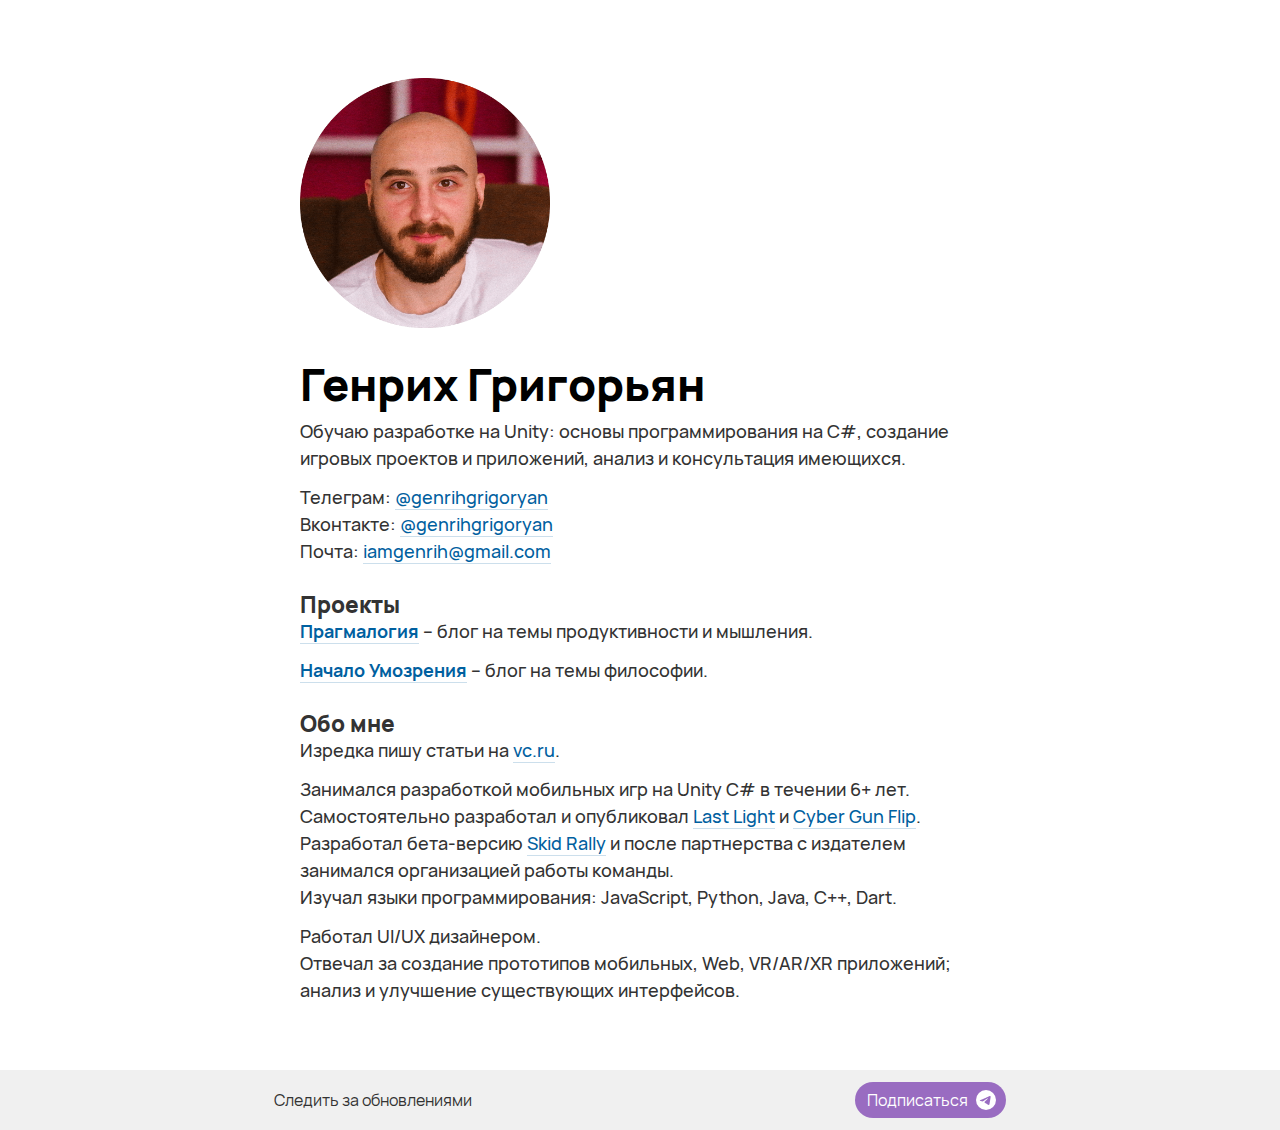
==== index.html @ 4e7ec398 "upd" ====
<!DOCTYPE html>
<html lang="ru">
<head>

<!-- Yandex.Metrika counter --> <script type="text/javascript" > (function(m,e,t,r,i,k,a){m[i]=m[i]||function(){(m[i].a=m[i].a||[]).push(arguments)}; m[i].l=1*new Date();k=e.createElement(t),a=e.getElementsByTagName(t)[0],k.async=1,k.src=r,a.parentNode.insertBefore(k,a)}) (window, document, "script", "https://mc.yandex.ru/metrika/tag.js", "ym"); ym(88922744, "init", { clickmap:true, trackLinks:true, accurateTrackBounce:true, webvisor:true }); </script> <noscript><div><img src="https://mc.yandex.ru/watch/88922744" style="position:absolute; left:-9999px;" alt="" /></div></noscript> <!-- /Yandex.Metrika counter -->

  <meta charset="UTF-8">
  <meta http-equiv="X-UA-Compatible" content="ie=edge" />
  
  <title>Генрих Григорьян</title>

  <meta name="theme-color" content="#ffffff" media="(prefers-color-scheme: light)">
  <meta name="theme-color" content="#1e1e1e" media="(prefers-color-scheme: dark)">


  <meta name="mobile-web-app-capable" content="yes" />
  <meta name="apple-mobile-web-app-capable" content="yes" />
  <meta name="apple-mobile-web-app-status-bar-style" content="black-translucent">
  <meta name="apple-mobile-web-app-title" content="Генрих Григорьян" />

  <meta name="viewport" content="width=device-width, initial-scale=1.0">
  <meta name="application-name" content="Генрих Григорьян" />
  <meta name="description" content="Is watching.">

  <meta property="og:site_name" content="Генрих Григорьян"/>
  <meta property="og:description" content="Наблюдает."/>
  <meta property="og:title" content="Генрих Григорьян">
  <meta property="og:type" content="profile">
  <meta property="og:url" content="https://genrihgrigoryan.com" />
  <meta property="og:image" content="graph-preview.jpg" />
  
  <script type="text/javascript" src="code.js"></script>
  <link rel="canonical" href="https://genrihgrigoryan.com" />
  <link rel="stylesheet" href="style.css">

  <link rel="shortcut icon" href="/favicons/favicon.ico" type="image/x-icon">
  <link rel="apple-touch-icon" sizes="57x57" href="/favicons/apple-icon-57x57.png">
  <link rel="apple-touch-icon" sizes="60x60" href="/favicons/apple-icon-60x60.png">
  <link rel="apple-touch-icon" sizes="72x72" href="/favicons/apple-icon-72x72.png">
  <link rel="apple-touch-icon" sizes="76x76" href="/favicons/apple-icon-76x76.png">
  <link rel="apple-touch-icon" sizes="114x114" href="/favicons/apple-icon-114x114.png">
  <link rel="apple-touch-icon" sizes="120x120" href="/favicons/apple-icon-120x120.png">
  <link rel="apple-touch-icon" sizes="144x144" href="/favicons/apple-icon-144x144.png">
  <link rel="apple-touch-icon" sizes="152x152" href="/favicons/apple-icon-152x152.png">
  <link rel="apple-touch-icon" sizes="180x180" href="/favicons/apple-icon-180x180.png">
  <link rel="icon" type="image/png" sizes="192x192"  href="/favicons/android-icon-192x192.png">
  <link rel="icon" type="image/png" sizes="32x32" href="/favicons/favicon-32x32.png">
  <link rel="icon" type="image/png" sizes="96x96" href="/favicons/favicon-96x96.png">
  <link rel="icon" type="image/png" sizes="16x16" href="/favicons/favicon-16x16.png">
  <link rel="manifest" href="/favicons/manifest.json">
  <meta name="msapplication-TileColor" content="#ffffff">
  <meta name="msapplication-TileImage" content="/favicons/ms-icon-144x144.png">

</head>



<body>
  <svg id="fader"></svg>
  <script>fadeInPage();</script>

  <img src="avatar.png" width="250" height="250">

  <h1>Генрих Григорьян</h1>

  <p>
    Обучаю разработке на Unity: основы программирования на С#, создание игровых проектов и приложений, анализ и консультация имеющихся.
  </p>
  <p>
    Телеграм: <a href="https://t.me/genrihgrigoryan">@genrihgrigoryan</a><br>
    Вконтакте: <a href="https://vk.com/genrihgrigoryan">@genrihgrigoryan</a><br>
    Почта: <a href="mailto:iamgenrih@gmail.com">iamgenrih@gmail.com</a>
  </p>

  <h2>Проекты</h2>
  <p>
    <strong><a href="https://t.me/pragmalogos">Прагмалогия</a></strong> – блог на темы продуктивности и мышления.
    </p>
    <p><strong><a href="https://t.me/originlook">Начало Умозрения</a></strong> – блог на темы философии.
    </p>


  <h2>Обо мне</h2>
  <p>
      Изредка пишу статьи на <a href="https://vc.ru/u/118709-genrih-grigoryan">vc.ru</a>.
    </p>
    <p>Занимался разработкой мобильных игр на Unity C# в течении 6+ лет.
      <br/>Самостоятельно разработал и опубликовал <a href="https://play.google.com/store/apps/details?id=com.badman.lastlightP">Last Light</a> и <a href="https://play.google.com/store/apps/details?id=com.badman.gunflip">Cyber Gun Flip</a>.
      <br/>Разработал бета-версию <a href="https://play.google.com/store/apps/details?id=com.badman.ctt">Skid Rally</a> и после партнерства с издателем занимался организацией работы команды.
      <br>Изучал языки программирования: JavaScript, Python, Java, C++, Dart.
    </p>
    <p>Работал UI/UX дизайнером. 
      <br/>Отвечал за создание прототипов мобильных, Web, VR/AR/XR приложений; анализ и улучшение существующих интерфейсов.
    </p>




  




<br>
<br>
<!--
  <footer>
    <div style="margin:4em auto; font-size: 18px; text-align:center;">
      <span class = "sans" style="padding:10px; cursor: pointer;" onclick="toggleTheme()">◐</span>
      <!--
      <div style="display: inline-block; cursor: pointer;" onclick="" >
        <svg width="24px" height="24px" viewBox="0 0 24 24" version="1.1" xmlns="http://www.w3.org/2000/svg" xmlns:xlink="http://www.w3.org/1999/xlink">
          <g id="Artboard" stroke="none" stroke-width="1" fill="none" fill-rule="evenodd">
              <path d="M3.01280956,21.5 L20.9769428,21.5 C21.9812126,21.5 22.736123,21.2428177 23.2416738,20.728453 C23.7472246,20.2140884 24,19.4530387 24,18.4453039 L24,5.56519337 C24,4.56445672 23.7472246,3.803407 23.2416738,3.2820442 C22.736123,2.7606814 21.9812126,2.5 20.9769428,2.5 L3.01280956,2.5 C2.01537148,2.5 1.26387703,2.75718232 0.758326217,3.27154696 C0.252775406,3.7859116 0,4.55046041 0,5.56519337 L0,18.4453039 C0,19.4530387 0.252775406,20.2140884 0.758326217,20.728453 C1.26387703,21.2428177 2.01537148,21.5 3.01280956,21.5 Z M3.04355252,20.2088398 C2.46285226,20.2088398 2.0204953,20.0548803 1.71648164,19.7469613 C1.41246798,19.4390424 1.26046114,18.980663 1.26046114,18.3718232 L1.26046114,5.63867403 C1.26046114,5.02983425 1.41246798,4.56970534 1.71648164,4.25828729 C2.0204953,3.94686924 2.46285226,3.79116022 3.04355252,3.79116022 L20.9564475,3.79116022 C21.5234842,3.79116022 21.9607173,3.94686924 22.2681469,4.25828729 C22.5755764,4.56970534 22.7292912,5.02983425 22.7292912,5.63867403 L22.7292912,18.3718232 C22.7292912,18.980663 22.5755764,19.4390424 22.2681469,19.7469613 C21.9607173,20.0548803 21.5234842,20.2088398 20.9564475,20.2088398 L3.04355252,20.2088398 Z M4.91887276,20.6392265 L19.0913749,20.6392265 C18.9684031,19.911418 18.7019641,19.2290976 18.2920581,18.5922652 C17.882152,17.9554328 17.3595218,17.3990792 16.7241674,16.9232044 C16.088813,16.4473297 15.3697694,16.0729282 14.5670367,15.8 C13.764304,15.5270718 12.9086251,15.3906077 12,15.3906077 C11.1050384,15.3906077 10.2561913,15.5270718 9.45345858,15.8 C8.65072588,16.0729282 7.92997438,16.4473297 7.2912041,16.9232044 C6.65243382,17.3990792 6.12809564,17.9554328 5.71818958,18.5922652 C5.30828352,19.2290976 5.04184458,19.911418 4.91887276,20.6392265 Z M12,13.6585635 C12.6490179,13.6655617 13.23655,13.4993554 13.7625961,13.1599448 C14.2886422,12.8205341 14.70538,12.3551565 15.0128096,11.7638122 C15.3202391,11.1724678 15.4739539,10.5058932 15.4739539,9.7640884 C15.4739539,9.07127072 15.3202391,8.43618785 15.0128096,7.85883978 C14.70538,7.28149171 14.2886422,6.81961326 13.7625961,6.47320442 C13.23655,6.12679558 12.6490179,5.95359116 12,5.95359116 C11.3578138,5.95359116 10.7736977,6.12679558 10.2476516,6.47320442 C9.72160547,6.81961326 9.30486763,7.28149171 8.99743809,7.85883978 C8.69000854,8.43618785 8.53629377,9.07127072 8.53629377,9.7640884 C8.54312553,10.5058932 8.70025619,11.1689687 9.00768574,11.7533149 C9.31511529,12.3376611 9.73014518,12.7995396 10.2527754,13.1389503 C10.7754056,13.478361 11.3578138,13.6515654 12,13.6585635 Z" id="icon" fill="#FFFFFF" fill-rule="nonzero"></path>
          </g>
        </svg>      
      </div>
      //->//
      <span id = "Lang" class = "sans" style="padding:10px; cursor: pointer;" onclick="window.location.href='/en';" >English</span>
    </div>
  </footer>
-->

<div style="width: 100%;
  background-color: var(--nav);
  left: 0px;
  position: absolute;
  transition: all 0.5s ease-in-out; cursor: pointer;" onclick="window.open('https://t.me/grigoryangenrih')">
  <div class="sans" style="height: 100%; padding: 0.75em 1em; max-width: 732px; margin: auto; display: flex; font-size: 16px; font-weight: 400; justify-content: space-between; opacity: 1;" >
    <div style="opacity: 1; margin: auto 0px; color: var(--font-color); transition: all 0.5s ease-in-out;">
    Следить за обновлениями
    </div>
    <!--
    <div style="margin: auto; display: flex; padding-left: 8px; margin-right: 0px;">
      <svg xmlns="http://www.w3.org/2000/svg" width="24" height="24" viewBox="0 0 16 16">
        <path style="fill: rgb(144, 144, 213);" d="M16 8A8 8 0 1 1 0 8a8 8 0 0 1 16 0zM8.287 5.906c-.778.324-2.334.994-4.666 2.01-.378.15-.577.298-.595.442-.03.243.275.339.69.47l.175.055c.408.133.958.288 1.243.294.26.006.549-.1.868-.32 2.179-1.471 3.304-2.214 3.374-2.23.05-.012.12-.026.166.016.047.041.042.12.037.141-.03.129-1.227 1.241-1.846 1.817-.193.18-.33.307-.358.336a8.154 8.154 0 0 1-.188.186c-.38.366-.664.64.015 1.088.327.216.589.393.85.571.284.194.568.387.936.629.093.06.183.125.27.187.331.236.63.448.997.414.214-.02.435-.22.547-.82.265-1.417.786-4.486.906-5.751a1.426 1.426 0 0 0-.013-.315.337.337 0 0 0-.114-.217.526.526 0 0 0-.31-.093c-.3.005-.763.166-2.984 1.09z"></path>
      </svg>
    </div>
    -->
    <div style="background-color: #996cc1; color: white; text-align: center; border-radius: 24px; padding: 6px 12px; margin: auto 0 auto; display: flex;" cursor: pointer; onclick="window.open('https://t.me/grigoryangenrih')">
      Подписаться
      <div style="margin: auto; display: flex; padding-left: 8px; margin-right: -2px;">
        <svg xmlns="http://www.w3.org/2000/svg" width="20" height="20" viewBox="0 0 16 16">
          <path style="fill: white;" d="M16 8A8 8 0 1 1 0 8a8 8 0 0 1 16 0zM8.287 5.906c-.778.324-2.334.994-4.666 2.01-.378.15-.577.298-.595.442-.03.243.275.339.69.47l.175.055c.408.133.958.288 1.243.294.26.006.549-.1.868-.32 2.179-1.471 3.304-2.214 3.374-2.23.05-.012.12-.026.166.016.047.041.042.12.037.141-.03.129-1.227 1.241-1.846 1.817-.193.18-.33.307-.358.336a8.154 8.154 0 0 1-.188.186c-.38.366-.664.64.015 1.088.327.216.589.393.85.571.284.194.568.387.936.629.093.06.183.125.27.187.331.236.63.448.997.414.214-.02.435-.22.547-.82.265-1.417.786-4.486.906-5.751a1.426 1.426 0 0 0-.013-.315.337.337 0 0 0-.114-.217.526.526 0 0 0-.31-.093c-.3.005-.763.166-2.984 1.09z"></path>
        </svg>
      </div>
    </div>
    
  </div>
</div>


</body>
</html>
---- style.css ----
/*
@import url('https://fonts.googleapis.com/css2?family=Manrope:wght@200;300;400;500;600;700;800&display=swap');
*/
@font-face {
    font-family: Manrope;
    src: url(/assets/fonts/Manrope-ExtraLight.woff2) format("woff2");
    font-weight:200
}

@font-face {
    font-family: Manrope;
    src: url(/assets/fonts/Manrope-Light.woff2) format("woff2");
    font-weight:300
}

@font-face {
    font-family: Manrope;
    src: url(/assets/fonts/Manrope-Regular.woff2) format("woff2");
    font-weight:400
}

@font-face {
    font-family: Manrope;
    src: url(/assets/fonts/Manrope-Medium.woff2) format("woff2");
    font-weight:500
}

@font-face {
    font-family: Manrope;
    src: url(/assets/fonts/Manrope-SemiBold.woff2) format("woff2");
    font-weight:600
}

@font-face {
    font-family: Manrope;
    src: url(/assets/fonts/Manrope-Bold.woff2) format("woff2");
    font-weight:700
}

@font-face {
    font-family: Manrope;
    src: url(/assets/fonts/Manrope-ExtraBold.woff2) format("woff2");
    font-weight:800
}
/*
:root {
    --secondary-color: #f0f0f0;
    --font-color: #333333;
    --code-color: #333333;
    --bg-color: #ffffff;
    --link-color: #337ab7;
    --deep-black: #000;
    --nav: #333333;
    --underline-link: rgba(0, 96, 160, 0.2);
}

[data-theme="dark"] {
    --secondary-color: #646464;
    --font-color: #ffffff;
    --bg-color: #333333;
    --link-color:#dcb4ff;
    --code-color: #333333;
    --deep-black: #fff;
    --nav: #333333;
    --underline-link: rgb(124, 156, 180);
}
*/
html { 
    font-family: Manrope, sans-serif;
    background-color: var(--bg-color); /*  rgb(248, 248, 248);*/
    background: var(--bg-color);
    font-weight: 500;
    font-size: 18px; /* 1.2rem; */
    line-height: 1.5; /* 160%; */

    -webkit-locale: ru;

    letter-spacing: normal;

    text-rendering: optimizeLegibility;
    -webkit-font-smoothing: antialiased;
    -webkit-overflow-scrolling: touch;
    scroll-behavior: smooth;
}


p{
    margin-top: 8px;
    margin-bottom: 12px;
    /*
    margin-block-start: 0.5em;
    margin-block-end: 0.5em;
    */
}

body{
    color: var(--font-color);
    min-width:320px;

    max-width: 680px;
    margin: auto;

    padding: 1em;

    margin-top: 60px;
    margin-bottom: 0px;
    
    opacity: 1;

    transition: all 0.5s ease-in-out;
}

  body.fade {
      opacity: 0;
      transition: all 0.5s ease-in-out;
  }


.dark-mode{
    color: var(--font-color);
    background-color: var(--bg-color); 
    transition: all 0.5s ease-in-out;
}
 
/*
h1,h2,h3,h4,h5,h6 {
    font-family: "Inter", sans-serif;
}
**/

h1{
    /* 
    text-align: center; 
    padding: 0.5em;
    */


    text-align: left; 
    margin-top: .75em;
    margin-bottom: 0.25em;
    font-weight: 800; 
    font-size:  2.5rem;

    line-height: 1;
    color: var(--deep-black);
    transition: all 0.5s ease-in-out;
}

h2, h3 {
    margin-block-start: 1em;
    margin-block-end: -0.5em;
    font-weight: 800; 
    font-size:  1.25rem;
}
/*
h2 {font-weight: 700; font-size:  1.25rem;}
h3 {font-weight: 600; font-size:  1.15rem;}
h4 {font-weight: 500; font-size:  1.1rem;}
h5 {font-weight: 400; font-size:  1rem;}
h6 {font-weight: 300;}
*/
a {
    color: var(--link-color);
    text-decoration:  underline; 
    text-underline-offset: 0.25em; 
    text-decoration-style: solid; 
    text-decoration-thickness: .75px;
    text-decoration-color: var(--underline-link);
    /* transition: color 0.25s ease-in-out; */
}
a:hover{
    color: var(--link-hover);
    /*
    text-decoration: underline;
    text-decoration-thickness: .75px;
    text-decoration-style: dashed;
    
    text-shadow: 0px 0px 4px var(--link-color);
    */
}

.nav-shape{
    fill: var(--font-color);
    transition: fill 0.5s ease-in-out;
}

svg{
    fill: inherit;
}

.internal-link {
    color: var(--font-color); 
    text-decoration:  underline; 
    text-underline-offset: 0.25em; 
    text-decoration-style: solid; 
    text-decoration-thickness: .75px;
}

h1 a.internal-link{
    color: var(--deep-black);
}



blockquote {
    background-color: transparent;
    /* border: solid 1px var(--secondary-color); */
    border-left: solid 4px var(--secondary-color);
    /*
    padding: 0.25em 16px 0.25em 16px;
    border-radius: 8px;
    */
    padding: 0em 0px 0em 16px;
    margin: 1em 0px 1em 0px;

    transition: border-color 0.5s ease-in-out;
}

mark{
background-color: var(--secondary-color);
padding: 3px 5px;
border-radius: 8px;

transition: all 0.5s ease-in-out;
}

/*
ul {
    padding-left: 0;
    margin-block-start: 0;
    margin-block-end: 0.5em;
}

li {
    list-style: none;
    margin:0 0 5px 0;
}
*/
hr {
    content: '';
    display: block;
    border: none;
    background: var(--secondary-color);;
    /*
    margin-top: 2em;
    margin-bottom: 2em;
    */
    margin-block-start: 1em;
    margin-block-end: 1em;    

    position: relative;
    height: 1px;

    transition: all 0.5s ease-in-out;
}


#tooltip-wrapper {
    background: var(--bg-color);
    padding: 1em;
    border: 1px solid var(--secondary-color);
    border-radius: 8px;
    overflow: hidden;
    position: absolute;
    width: 400px;
    height: 250px;
    font-size: 0.8em;
    box-shadow: 0 5px 10px rgba(0,0,0,0.1);
    opacity: 0;
    transition: opacity 100ms;
  }

  #tooltip-wrapper:after {
		content: "";
		position: absolute;
		z-index: 1;
		bottom: 0;
		left: 0;
		pointer-events: none;
		/* background-image: linear-gradient(to bottom, rgba(255,255,255, 0), rgba(255,255,255, 1) 90%); */
		width: 100%;
		height: 75px;
  }

  img {
    max-width: 100%;
    display: block;
    margin: 0px;
    max-height: 100%;
    padding: 0px;
  }

  #fader {
    position: fixed;
    top: 0;
    left: 0;
    width: 100%;
    height: 100%;
    z-index: 999999;
    pointer-events: none;
    background: var(--bg-color);
    animation-duration: 300ms;
    animation-timing-function: ease-in-out;
  }

  @keyframes fade-out {
    from { opacity: 1 }
      to { opacity: 0 }
}

@keyframes fade-in {
    from { opacity: 0 }
      to { opacity: 1 }
}

#fader.fade-out {
    opacity: 0;
    animation-name: fade-out;
}

#fader.fade-in {
    opacity: 1;
    animation-name: fade-in;
}

.desc{
    text-align: center; 
    /*opacity: 0.5;*/
    padding-bottom: 1em;
}

svg g, path, rect{
  fill: var(--font-color);
  transition: all 0.5s ease-in-out;
}

/*
@media only screen and (max-width: 768px){

    html {
        font-size: 1.1rem;
    }

}
*/

@media (prefers-color-scheme: light) {
    :root {
        --secondary-color: #f0f0f0;
        --font-color: #333333;
        --code-color: #333333;
        --bg-color: #ffffff;
        --link-color: #0060a0;
        --deep-black: #000;
        --nav: #f0f0f0;
        --underline-link: rgba(0, 96, 160, 0.2);
        --link-hover: #d04000;
    }
}

/* Dark mode */
@media (prefers-color-scheme: dark) {
    :root {
        --secondary-color: #646464;
        --font-color: #ffffff;
        --bg-color: #1e1e1e; /*#333333;*/
        --link-color:#dcb4ff;
        --code-color: #333333;
        --deep-black: #fff;
        --nav: #212121;
        --underline-link: rgba(220, 180, 255, 0.3);
        --link-hover: rgb(255, 119, 58);
    }
}
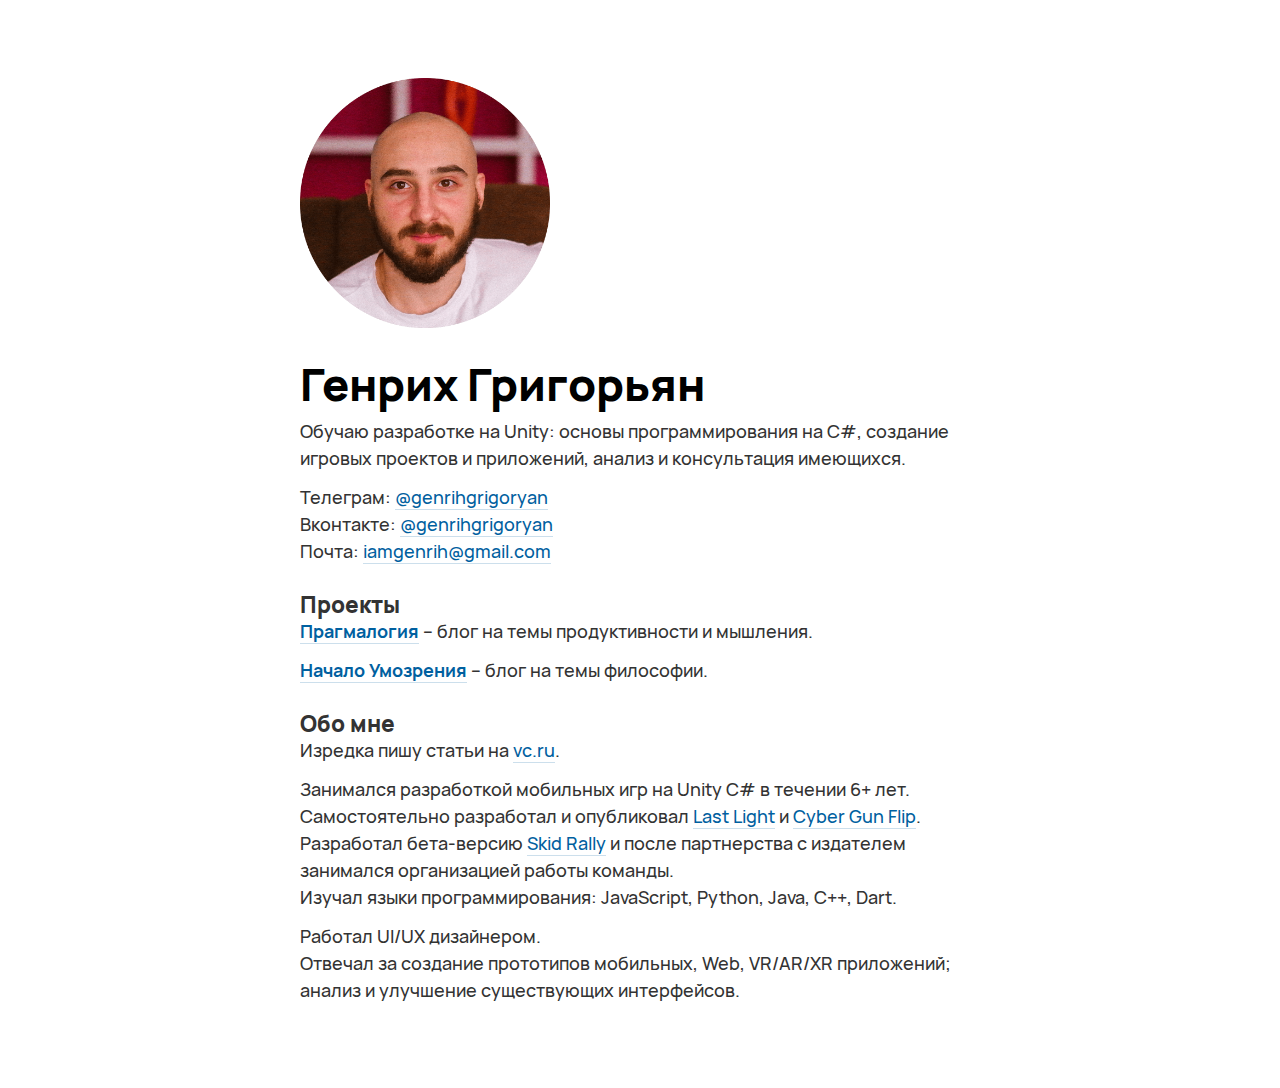
==== commit bb373237: "Update index.html" ====
--- a/index.html
+++ b/index.html
@@ -121,6 +121,7 @@
   </footer>
 -->
 
+<!--
 <div style="width: 100%;
   background-color: var(--nav);
   left: 0px;
@@ -130,13 +131,6 @@
     <div style="opacity: 1; margin: auto 0px; color: var(--font-color); transition: all 0.5s ease-in-out;">
     Следить за обновлениями
     </div>
-    <!--
-    <div style="margin: auto; display: flex; padding-left: 8px; margin-right: 0px;">
-      <svg xmlns="http://www.w3.org/2000/svg" width="24" height="24" viewBox="0 0 16 16">
-        <path style="fill: rgb(144, 144, 213);" d="M16 8A8 8 0 1 1 0 8a8 8 0 0 1 16 0zM8.287 5.906c-.778.324-2.334.994-4.666 2.01-.378.15-.577.298-.595.442-.03.243.275.339.69.47l.175.055c.408.133.958.288 1.243.294.26.006.549-.1.868-.32 2.179-1.471 3.304-2.214 3.374-2.23.05-.012.12-.026.166.016.047.041.042.12.037.141-.03.129-1.227 1.241-1.846 1.817-.193.18-.33.307-.358.336a8.154 8.154 0 0 1-.188.186c-.38.366-.664.64.015 1.088.327.216.589.393.85.571.284.194.568.387.936.629.093.06.183.125.27.187.331.236.63.448.997.414.214-.02.435-.22.547-.82.265-1.417.786-4.486.906-5.751a1.426 1.426 0 0 0-.013-.315.337.337 0 0 0-.114-.217.526.526 0 0 0-.31-.093c-.3.005-.763.166-2.984 1.09z"></path>
-      </svg>
-    </div>
-    -->
     <div style="background-color: #996cc1; color: white; text-align: center; border-radius: 24px; padding: 6px 12px; margin: auto 0 auto; display: flex;" cursor: pointer; onclick="window.open('https://t.me/grigoryangenrih')">
       Подписаться
       <div style="margin: auto; display: flex; padding-left: 8px; margin-right: -2px;">
@@ -148,7 +142,7 @@
     
   </div>
 </div>
-
+-->
 
 </body>
 </html>
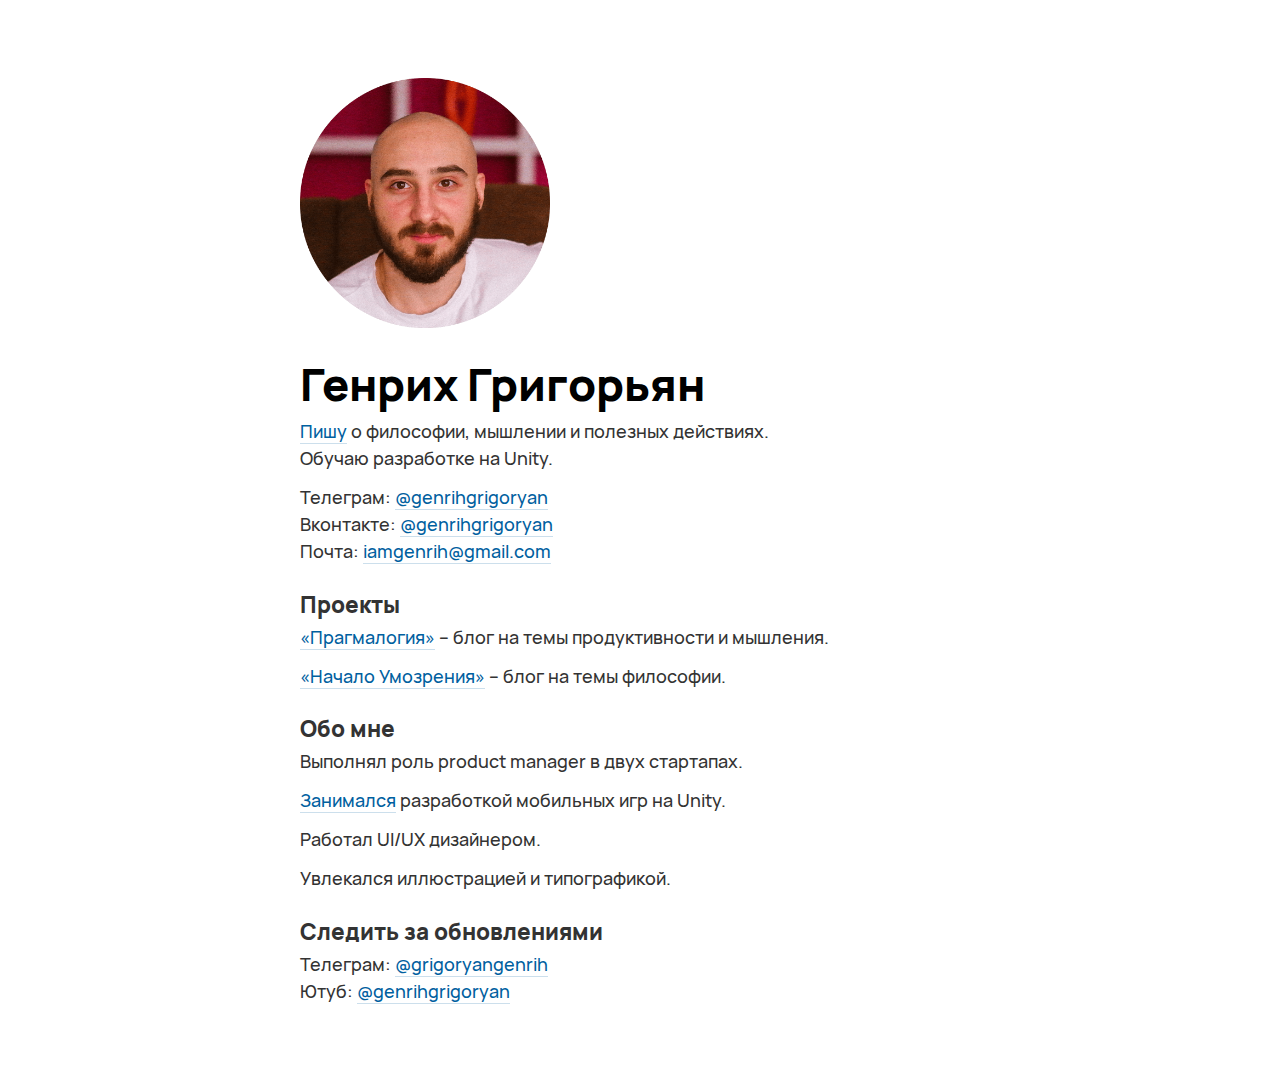
==== commit d77c8716: "upd" ====
--- a/index.html
+++ b/index.html
@@ -64,7 +64,8 @@
   <h1>Генрих Григорьян</h1>
 
   <p>
-    Обучаю разработке на Unity: основы программирования на С#, создание игровых проектов и приложений, анализ и консультация имеющихся.
+    <a href="https://teletype.in/@genrihgrigoryan">Пишу</a> о философии, мышлении и полезных действиях.<br>
+    Обучаю разработке на Unity.
   </p>
   <p>
     Телеграм: <a href="https://t.me/genrihgrigoryan">@genrihgrigoryan</a><br>
@@ -72,27 +73,23 @@
     Почта: <a href="mailto:iamgenrih@gmail.com">iamgenrih@gmail.com</a>
   </p>
 
+
   <h2>Проекты</h2>
-  <p>
-    <strong><a href="https://t.me/pragmalogos">Прагмалогия</a></strong> – блог на темы продуктивности и мышления.
-    </p>
-    <p><strong><a href="https://t.me/originlook">Начало Умозрения</a></strong> – блог на темы философии.
-    </p>
+  <p><a href="https://t.me/pragmalogos">«Прагмалогия»</a> – блог на темы продуктивности и мышления.</p>
+  <p><a href="https://t.me/originlook">«Начало Умозрения»</a> – блог на темы философии.</p>
 
 
   <h2>Обо мне</h2>
+  <p>Выполнял роль product manager в двух стартапах.</p>
+  <p><a href="https://genrihgrigoryan.com/badmangames/">Занимался</a> разработкой мобильных игр на Unity.</p>
+  <p>Работал UI/UX дизайнером.</p>
+  <p>Увлекался иллюстрацией и типографикой.</p>
+
+  <h2>Следить за обновлениями</h2>
   <p>
-      Изредка пишу статьи на <a href="https://vc.ru/u/118709-genrih-grigoryan">vc.ru</a>.
-    </p>
-    <p>Занимался разработкой мобильных игр на Unity C# в течении 6+ лет.
-      <br/>Самостоятельно разработал и опубликовал <a href="https://play.google.com/store/apps/details?id=com.badman.lastlightP">Last Light</a> и <a href="https://play.google.com/store/apps/details?id=com.badman.gunflip">Cyber Gun Flip</a>.
-      <br/>Разработал бета-версию <a href="https://play.google.com/store/apps/details?id=com.badman.ctt">Skid Rally</a> и после партнерства с издателем занимался организацией работы команды.
-      <br>Изучал языки программирования: JavaScript, Python, Java, C++, Dart.
-    </p>
-    <p>Работал UI/UX дизайнером. 
-      <br/>Отвечал за создание прототипов мобильных, Web, VR/AR/XR приложений; анализ и улучшение существующих интерфейсов.
-    </p>
-
+      Телеграм: <a href="https://t.me/grigoryangenrih">@grigoryangenrih</a><br>
+      Ютуб: <a href="https://www.youtube.com/@genrihgrigoryan">@genrihgrigoryan</a><br>
+      </p>
 
 
 
--- a/style.css
+++ b/style.css
@@ -135,7 +135,6 @@
     padding: 0.5em;
     */
 
-
     text-align: left; 
     margin-top: .75em;
     margin-bottom: 0.25em;
@@ -149,7 +148,7 @@
 
 h2, h3 {
     margin-block-start: 1em;
-    margin-block-end: -0.5em;
+    margin-block-end: -0.25em;
     font-weight: 800; 
     font-size:  1.25rem;
 }
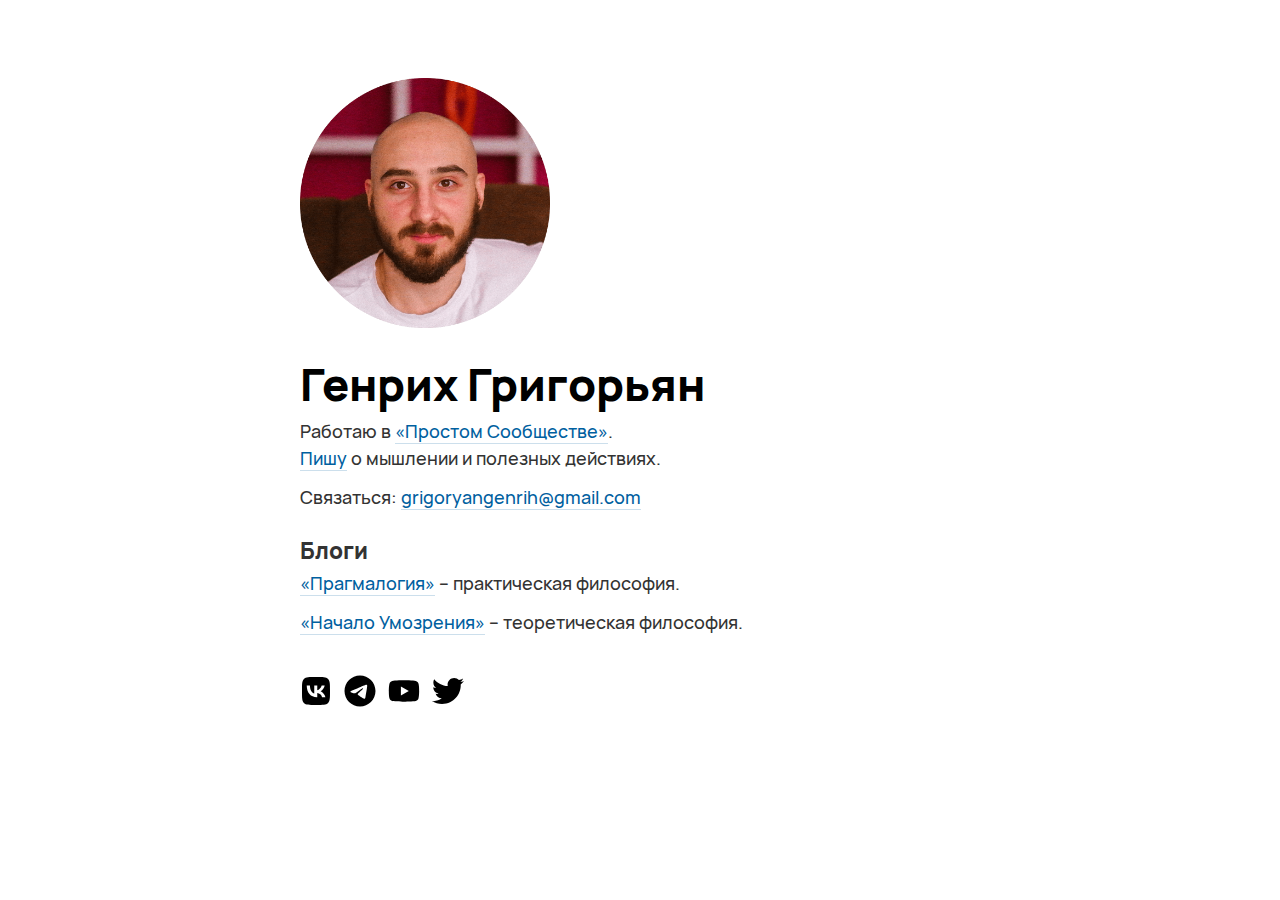
==== commit fc58a44f: "upd" ====
--- a/index.html
+++ b/index.html
@@ -50,10 +50,7 @@
   <link rel="manifest" href="/favicons/manifest.json">
   <meta name="msapplication-TileColor" content="#ffffff">
   <meta name="msapplication-TileImage" content="/favicons/ms-icon-144x144.png">
-
 </head>
-
-
 
 <body>
   <svg id="fader"></svg>
@@ -64,82 +61,26 @@
   <h1>Генрих Григорьян</h1>
 
   <p>
-    <a href="https://teletype.in/@genrihgrigoryan">Пишу</a> о философии, мышлении и полезных действиях.<br>
-    Обучаю разработке на Unity.
-  </p>
-  <p>
-    Телеграм: <a href="https://t.me/genrihgrigoryan">@genrihgrigoryan</a><br>
-    Вконтакте: <a href="https://vk.com/genrihgrigoryan">@genrihgrigoryan</a><br>
-    Почта: <a href="mailto:iamgenrih@gmail.com">iamgenrih@gmail.com</a>
+    Работаю в <a href="https://prosto.social">«Простом Сообществе»</a>.</br>
+    <a href="https://blog.genrihgrigoryan.com">Пишу</a> о мышлении и полезных действиях.
   </p>
 
+  <p>Связаться: <a href="mailto:grigoryangenrih@gmail.com">grigoryangenrih@gmail.com</a></p>
 
-  <h2>Проекты</h2>
-  <p><a href="https://t.me/pragmalogos">«Прагмалогия»</a> – блог на темы продуктивности и мышления.</p>
-  <p><a href="https://t.me/originlook">«Начало Умозрения»</a> – блог на темы философии.</p>
+  <h2>Блоги</h2>
+  <p><a href="https://t.me/pragmalogos">«Прагмалогия»</a> – практическая философия.</p>
+  <p><a href="https://t.me/originlook">«Начало Умозрения»</a> – теоретическая философия.</p>
 
-
-  <h2>Обо мне</h2>
-  <p>Выполнял роль product manager в двух стартапах.</p>
-  <p><a href="https://genrihgrigoryan.com/badmangames/">Занимался</a> разработкой мобильных игр на Unity.</p>
-  <p>Работал UI/UX дизайнером.</p>
-  <p>Увлекался иллюстрацией и типографикой.</p>
-
-  <h2>Следить за обновлениями</h2>
-  <p>
-      Телеграм: <a href="https://t.me/grigoryangenrih">@grigoryangenrih</a><br>
-      Ютуб: <a href="https://www.youtube.com/@genrihgrigoryan">@genrihgrigoryan</a><br>
-      </p>
-
-
-
-  
-
-
-
+<br>
+<div>
+<a href="https://vk.com/genrihgrigoryan"><img class="social" src="assets/icons/vk.svg" height="32px" width="32px"/></a>
+<a href="https://t.me/grigoryangenrih"><img class="social" src="assets/icons/telegram.svg" height="32px" width="32px"/></a>
+<a href="https://www.youtube.com/@genrihgrigoryan"><img class="social" src="assets/icons/youtube.svg" height="32px" width="32px"/></a>
+<a href="https://twitter.com/genrihgrigoryan"><img class="social" src="assets/icons/twitter.svg" height="32px" width="32px"/></a>
+</div>
 
 <br>
 <br>
-<!--
-  <footer>
-    <div style="margin:4em auto; font-size: 18px; text-align:center;">
-      <span class = "sans" style="padding:10px; cursor: pointer;" onclick="toggleTheme()">◐</span>
-      <!--
-      <div style="display: inline-block; cursor: pointer;" onclick="" >
-        <svg width="24px" height="24px" viewBox="0 0 24 24" version="1.1" xmlns="http://www.w3.org/2000/svg" xmlns:xlink="http://www.w3.org/1999/xlink">
-          <g id="Artboard" stroke="none" stroke-width="1" fill="none" fill-rule="evenodd">
-              <path d="M3.01280956,21.5 L20.9769428,21.5 C21.9812126,21.5 22.736123,21.2428177 23.2416738,20.728453 C23.7472246,20.2140884 24,19.4530387 24,18.4453039 L24,5.56519337 C24,4.56445672 23.7472246,3.803407 23.2416738,3.2820442 C22.736123,2.7606814 21.9812126,2.5 20.9769428,2.5 L3.01280956,2.5 C2.01537148,2.5 1.26387703,2.75718232 0.758326217,3.27154696 C0.252775406,3.7859116 0,4.55046041 0,5.56519337 L0,18.4453039 C0,19.4530387 0.252775406,20.2140884 0.758326217,20.728453 C1.26387703,21.2428177 2.01537148,21.5 3.01280956,21.5 Z M3.04355252,20.2088398 C2.46285226,20.2088398 2.0204953,20.0548803 1.71648164,19.7469613 C1.41246798,19.4390424 1.26046114,18.980663 1.26046114,18.3718232 L1.26046114,5.63867403 C1.26046114,5.02983425 1.41246798,4.56970534 1.71648164,4.25828729 C2.0204953,3.94686924 2.46285226,3.79116022 3.04355252,3.79116022 L20.9564475,3.79116022 C21.5234842,3.79116022 21.9607173,3.94686924 22.2681469,4.25828729 C22.5755764,4.56970534 22.7292912,5.02983425 22.7292912,5.63867403 L22.7292912,18.3718232 C22.7292912,18.980663 22.5755764,19.4390424 22.2681469,19.7469613 C21.9607173,20.0548803 21.5234842,20.2088398 20.9564475,20.2088398 L3.04355252,20.2088398 Z M4.91887276,20.6392265 L19.0913749,20.6392265 C18.9684031,19.911418 18.7019641,19.2290976 18.2920581,18.5922652 C17.882152,17.9554328 17.3595218,17.3990792 16.7241674,16.9232044 C16.088813,16.4473297 15.3697694,16.0729282 14.5670367,15.8 C13.764304,15.5270718 12.9086251,15.3906077 12,15.3906077 C11.1050384,15.3906077 10.2561913,15.5270718 9.45345858,15.8 C8.65072588,16.0729282 7.92997438,16.4473297 7.2912041,16.9232044 C6.65243382,17.3990792 6.12809564,17.9554328 5.71818958,18.5922652 C5.30828352,19.2290976 5.04184458,19.911418 4.91887276,20.6392265 Z M12,13.6585635 C12.6490179,13.6655617 13.23655,13.4993554 13.7625961,13.1599448 C14.2886422,12.8205341 14.70538,12.3551565 15.0128096,11.7638122 C15.3202391,11.1724678 15.4739539,10.5058932 15.4739539,9.7640884 C15.4739539,9.07127072 15.3202391,8.43618785 15.0128096,7.85883978 C14.70538,7.28149171 14.2886422,6.81961326 13.7625961,6.47320442 C13.23655,6.12679558 12.6490179,5.95359116 12,5.95359116 C11.3578138,5.95359116 10.7736977,6.12679558 10.2476516,6.47320442 C9.72160547,6.81961326 9.30486763,7.28149171 8.99743809,7.85883978 C8.69000854,8.43618785 8.53629377,9.07127072 8.53629377,9.7640884 C8.54312553,10.5058932 8.70025619,11.1689687 9.00768574,11.7533149 C9.31511529,12.3376611 9.73014518,12.7995396 10.2527754,13.1389503 C10.7754056,13.478361 11.3578138,13.6515654 12,13.6585635 Z" id="icon" fill="#FFFFFF" fill-rule="nonzero"></path>
-          </g>
-        </svg>      
-      </div>
-      //->//
-      <span id = "Lang" class = "sans" style="padding:10px; cursor: pointer;" onclick="window.location.href='/en';" >English</span>
-    </div>
-  </footer>
--->
-
-<!--
-<div style="width: 100%;
-  background-color: var(--nav);
-  left: 0px;
-  position: absolute;
-  transition: all 0.5s ease-in-out; cursor: pointer;" onclick="window.open('https://t.me/grigoryangenrih')">
-  <div class="sans" style="height: 100%; padding: 0.75em 1em; max-width: 732px; margin: auto; display: flex; font-size: 16px; font-weight: 400; justify-content: space-between; opacity: 1;" >
-    <div style="opacity: 1; margin: auto 0px; color: var(--font-color); transition: all 0.5s ease-in-out;">
-    Следить за обновлениями
-    </div>
-    <div style="background-color: #996cc1; color: white; text-align: center; border-radius: 24px; padding: 6px 12px; margin: auto 0 auto; display: flex;" cursor: pointer; onclick="window.open('https://t.me/grigoryangenrih')">
-      Подписаться
-      <div style="margin: auto; display: flex; padding-left: 8px; margin-right: -2px;">
-        <svg xmlns="http://www.w3.org/2000/svg" width="20" height="20" viewBox="0 0 16 16">
-          <path style="fill: white;" d="M16 8A8 8 0 1 1 0 8a8 8 0 0 1 16 0zM8.287 5.906c-.778.324-2.334.994-4.666 2.01-.378.15-.577.298-.595.442-.03.243.275.339.69.47l.175.055c.408.133.958.288 1.243.294.26.006.549-.1.868-.32 2.179-1.471 3.304-2.214 3.374-2.23.05-.012.12-.026.166.016.047.041.042.12.037.141-.03.129-1.227 1.241-1.846 1.817-.193.18-.33.307-.358.336a8.154 8.154 0 0 1-.188.186c-.38.366-.664.64.015 1.088.327.216.589.393.85.571.284.194.568.387.936.629.093.06.183.125.27.187.331.236.63.448.997.414.214-.02.435-.22.547-.82.265-1.417.786-4.486.906-5.751a1.426 1.426 0 0 0-.013-.315.337.337 0 0 0-.114-.217.526.526 0 0 0-.31-.093c-.3.005-.763.166-2.984 1.09z"></path>
-        </svg>
-      </div>
-    </div>
-    
-  </div>
-</div>
--->
 
 </body>
 </html>
--- a/style.css
+++ b/style.css
@@ -84,6 +84,11 @@
     scroll-behavior: smooth;
 }
 
+.social{
+    display: inline; 
+    margin-right: 8px;
+    transition: all 0.5s ease-in-out;
+}
 
 p{
     margin-top: 8px;
@@ -371,4 +376,7 @@
         --underline-link: rgba(220, 180, 255, 0.3);
         --link-hover: rgb(255, 119, 58);
     }
+    .social{
+        filter: invert(100%);
+    }
 }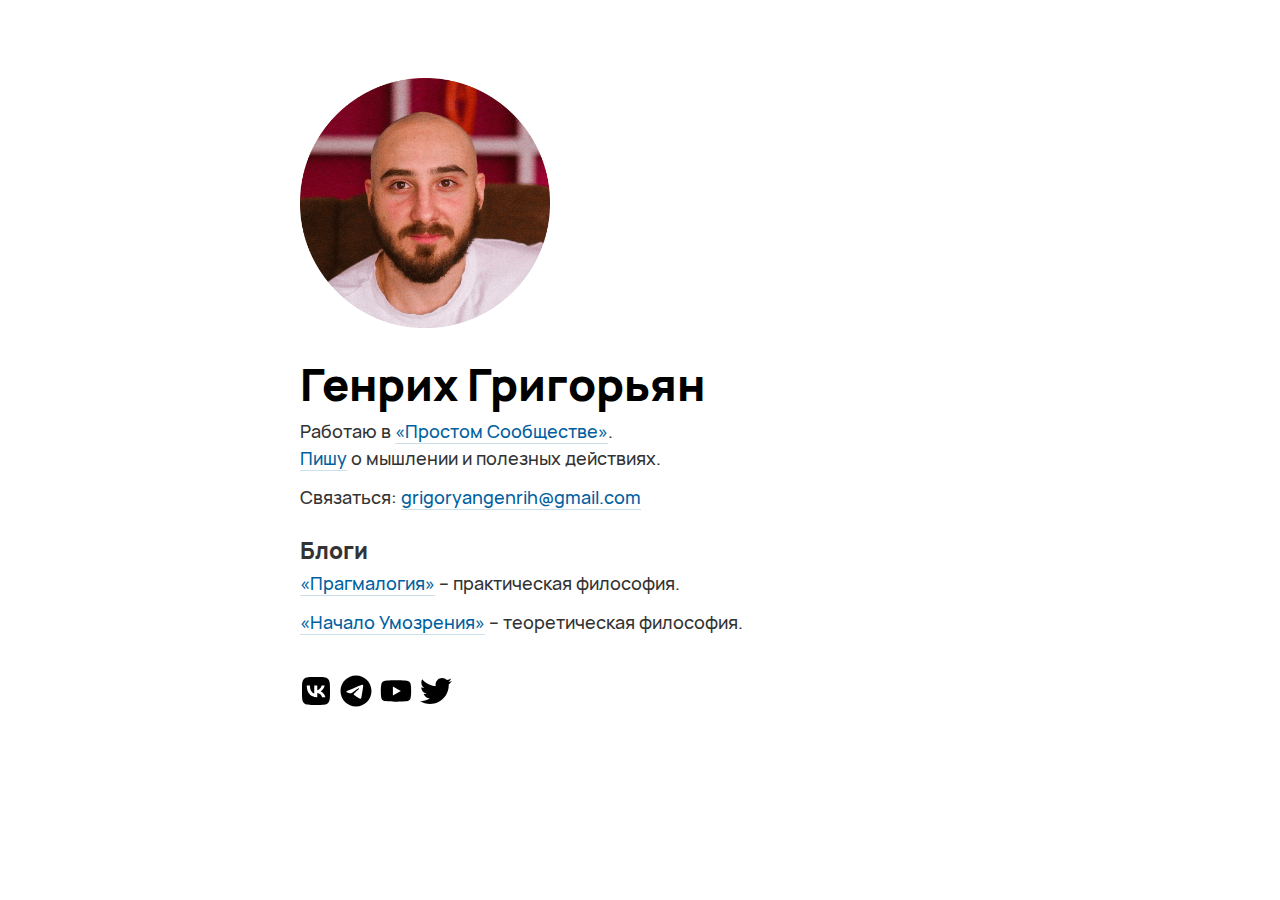
==== commit f2e8855b: "upd fix" ====
--- a/index.html
+++ b/index.html
@@ -72,11 +72,11 @@
   <p><a href="https://t.me/originlook">«Начало Умозрения»</a> – теоретическая философия.</p>
 
 <br>
-<div>
-<a href="https://vk.com/genrihgrigoryan"><img class="social" src="assets/icons/vk.svg" height="32px" width="32px"/></a>
-<a href="https://t.me/grigoryangenrih"><img class="social" src="assets/icons/telegram.svg" height="32px" width="32px"/></a>
-<a href="https://www.youtube.com/@genrihgrigoryan"><img class="social" src="assets/icons/youtube.svg" height="32px" width="32px"/></a>
-<a href="https://twitter.com/genrihgrigoryan"><img class="social" src="assets/icons/twitter.svg" height="32px" width="32px"/></a>
+<div style="display: flex;">
+<a class="social" href="https://vk.com/genrihgrigoryan"><img src="assets/icons/vk.svg" height="32px" width="32px"/></a>
+<a class="social" href="https://t.me/grigoryangenrih"><img src="assets/icons/telegram.svg" height="32px" width="32px"/></a>
+<a class="social" href="https://www.youtube.com/@genrihgrigoryan"><img  src="assets/icons/youtube.svg" height="32px" width="32px"/></a>
+<a class="social" href="https://twitter.com/genrihgrigoryan"><img src="assets/icons/twitter.svg" height="32px" width="32px"/></a>
 </div>
 
 <br>
--- a/style.css
+++ b/style.css
@@ -376,7 +376,7 @@
         --underline-link: rgba(220, 180, 255, 0.3);
         --link-hover: rgb(255, 119, 58);
     }
-    .social{
+    .social img{
         filter: invert(100%);
     }
 }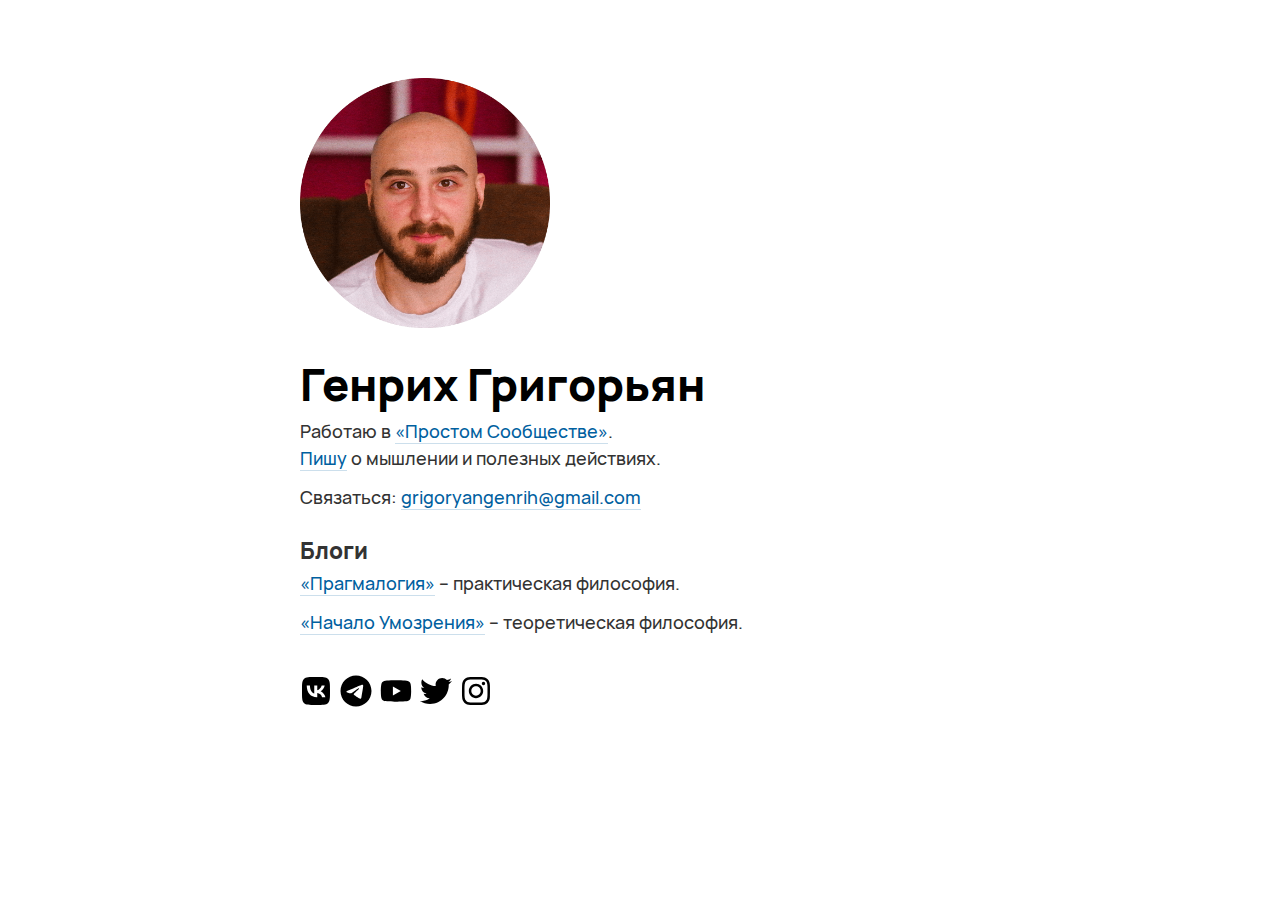
==== commit 755597b7: "inst" ====
--- a/index.html
+++ b/index.html
@@ -77,6 +77,7 @@
 <a class="social" href="https://t.me/grigoryangenrih"><img src="assets/icons/telegram.svg" height="32px" width="32px"/></a>
 <a class="social" href="https://www.youtube.com/@genrihgrigoryan"><img  src="assets/icons/youtube.svg" height="32px" width="32px"/></a>
 <a class="social" href="https://twitter.com/genrihgrigoryan"><img src="assets/icons/twitter.svg" height="32px" width="32px"/></a>
+<a class="social" href="https://www.instagram.com/grigoryangenrih"><img src="assets/icons/instagram.svg" height="32px" width="32px"/></a>
 </div>
 
 <br>
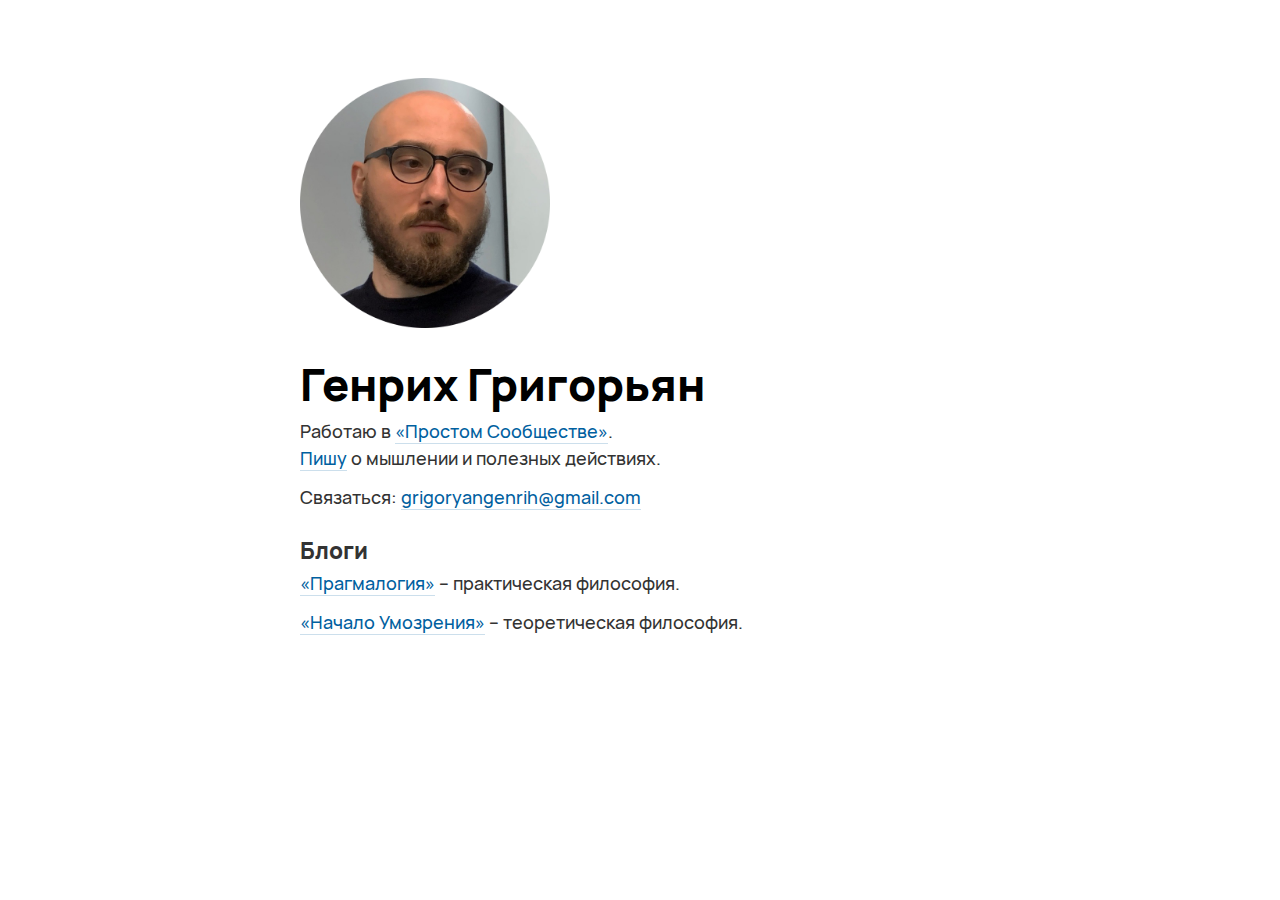
==== commit 4ed6f966: "hide social" ====
--- a/index.html
+++ b/index.html
@@ -72,6 +72,7 @@
   <p><a href="https://t.me/originlook">«Начало Умозрения»</a> – теоретическая философия.</p>
 
 <br>
+<!--
 <div style="display: flex;">
 <a class="social" href="https://vk.com/genrihgrigoryan"><img src="assets/icons/vk.svg" height="32px" width="32px"/></a>
 <a class="social" href="https://t.me/grigoryangenrih"><img src="assets/icons/telegram.svg" height="32px" width="32px"/></a>
@@ -79,7 +80,7 @@
 <a class="social" href="https://twitter.com/genrihgrigoryan"><img src="assets/icons/twitter.svg" height="32px" width="32px"/></a>
 <a class="social" href="https://www.instagram.com/grigoryangenrih"><img src="assets/icons/instagram.svg" height="32px" width="32px"/></a>
 </div>
-
+-->
 <br>
 <br>
 
--- a/style.css
+++ b/style.css
@@ -86,7 +86,7 @@
 
 .social{
     display: inline; 
-    margin-right: 8px;
+    margin-right: 12px;
     transition: all 0.5s ease-in-out;
 }
 
